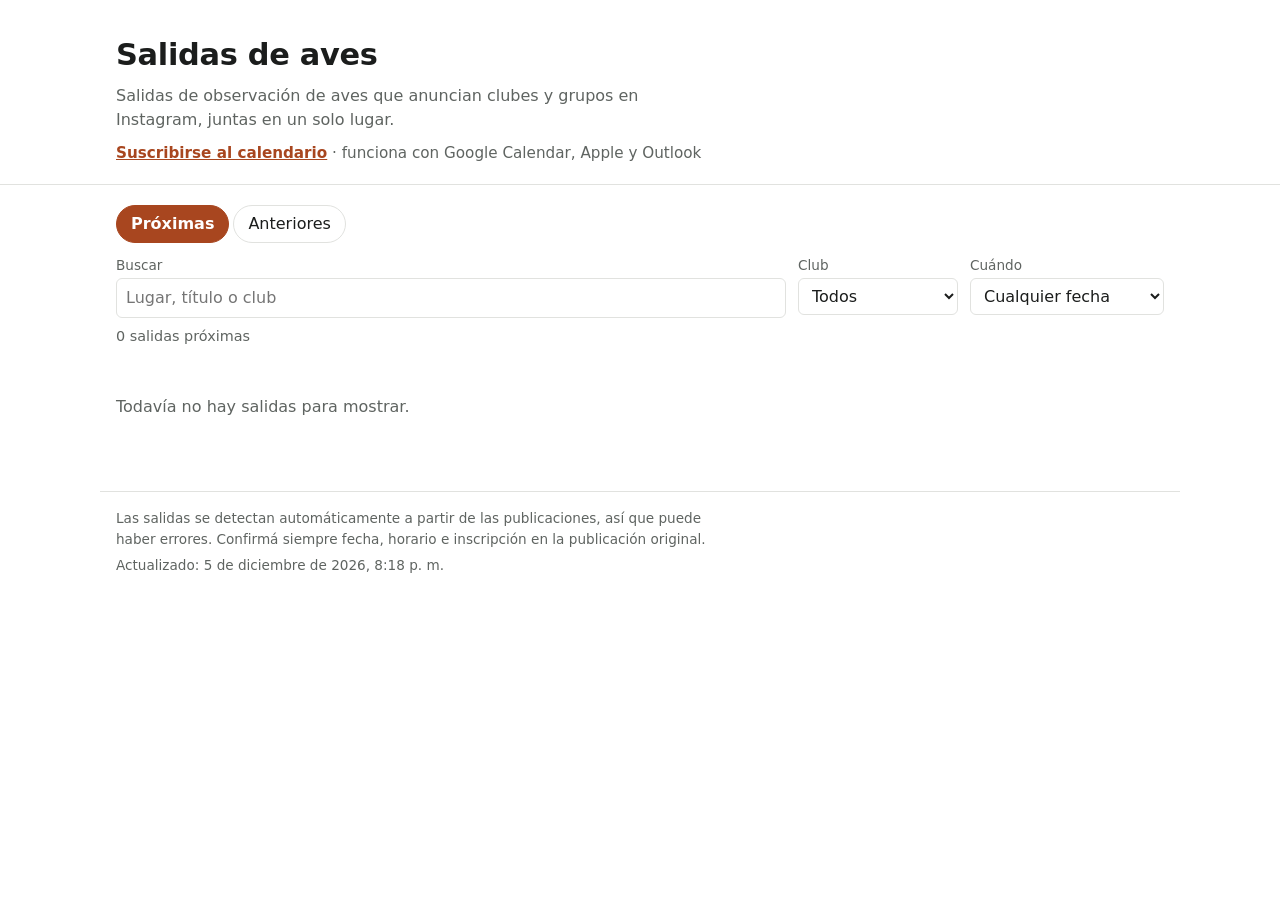
==== index.html @ 1387eeb0 "feat: static page for upcoming and past birdwatching outings" ====
<!doctype html>
<html lang="es">
<head>
  <meta charset="utf-8">
  <meta name="viewport" content="width=device-width, initial-scale=1">
  <title>Salidas de aves</title>
  <meta name="description" content="Próximas salidas de observación de aves anunciadas por clubes y grupos en Instagram.">
  <link rel="stylesheet" href="style.css">
  <link rel="alternate" type="text/calendar" title="Salidas de aves" href="data/salidas.ics">
</head>
<body>
  <header class="top">
    <div class="wrap">
      <h1>Salidas de aves</h1>
      <p class="lede">Salidas de observación de aves que anuncian clubes y grupos en Instagram, juntas en un solo lugar.</p>
      <p class="subscribe">
        <a id="subscribe" href="data/salidas.ics">Suscribirse al calendario</a>
        <span class="muted">· funciona con Google Calendar, Apple y Outlook</span>
      </p>
    </div>
  </header>

  <main class="wrap">
    <nav class="tabs" aria-label="Vista">
      <button type="button" class="tab" data-view="upcoming" aria-pressed="true">Próximas</button>
      <button type="button" class="tab" data-view="past" aria-pressed="false">Anteriores</button>
    </nav>

    <form class="filters" role="search" onsubmit="return false">
      <label class="field grow">
        <span>Buscar</span>
        <input id="q" type="search" placeholder="Lugar, título o club" autocomplete="off">
      </label>
      <label class="field">
        <span>Club</span>
        <select id="club"><option value="">Todos</option></select>
      </label>
      <label class="field" id="when-field">
        <span>Cuándo</span>
        <select id="when">
          <option value="">Cualquier fecha</option>
          <option value="weekend">Este fin de semana</option>
          <option value="7">Próximos 7 días</option>
          <option value="30">Próximos 30 días</option>
        </select>
      </label>
    </form>

    <p id="count" class="muted" aria-live="polite"></p>
    <div id="list"></div>
  </main>

  <footer class="wrap foot">
    <p>Las salidas se detectan automáticamente a partir de las publicaciones, así que puede haber errores. Confirmá siempre fecha, horario e inscripción en la publicación original.</p>
    <p id="updated" class="muted"></p>
  </footer>

  <template id="card">
    <article class="card">
      <a class="thumb" target="_blank" rel="noopener"><img alt="" loading="lazy" decoding="async"></a>
      <div class="body">
        <p class="when"></p>
        <h3 class="title"></h3>
        <p class="where"></p>
        <p class="details"></p>
        <p class="source"><a class="account" target="_blank" rel="noopener"></a> · <a class="post" target="_blank" rel="noopener">Ver publicación</a></p>
        <details class="caption"><summary>Texto de la publicación</summary><p></p></details>
      </div>
    </article>
  </template>

  <script src="app.js"></script>
</body>
</html>
---- style.css ----
:root {
  --bg: #ffffff;
  --surface: #f4f4f2;
  --text: #1b1d1c;
  --muted: #5f6461;
  --line: #e1e2df;
  --accent: #a8461f; /* rufous, like a hornero */
  --accent-text: #ffffff;
  color-scheme: light dark;
}

@media (prefers-color-scheme: dark) {
  :root {
    --bg: #141615;
    --surface: #1d201f;
    --text: #e8eae7;
    --muted: #9da29f;
    --line: #2d312f;
    --accent: #e0835a;
    --accent-text: #141615;
  }
}

* { box-sizing: border-box; }

body {
  margin: 0;
  background: var(--bg);
  color: var(--text);
  font: 16px/1.5 system-ui, -apple-system, "Segoe UI", Roboto, sans-serif;
}

a { color: var(--accent); }
.muted { color: var(--muted); }

.wrap { max-width: 1080px; margin: 0 auto; padding: 0 16px; }

.top { border-bottom: 1px solid var(--line); padding: 32px 0 20px; }
h1 { margin: 0 0 6px; font-size: 1.9rem; letter-spacing: -0.01em; }
.lede { margin: 0 0 10px; max-width: 60ch; color: var(--muted); }
.subscribe { margin: 0; font-size: 0.95rem; }
.subscribe a { font-weight: 600; }

.tabs { display: flex; gap: 4px; margin: 20px 0 12px; }
.tab {
  font: inherit;
  padding: 6px 14px;
  border: 1px solid var(--line);
  border-radius: 999px;
  background: none;
  color: var(--text);
  cursor: pointer;
}
.tab[aria-pressed="true"] { background: var(--accent); border-color: var(--accent); color: var(--accent-text); font-weight: 600; }

.filters { display: flex; flex-wrap: wrap; gap: 12px; margin-bottom: 8px; }
.field { display: flex; flex-direction: column; gap: 2px; font-size: 0.85rem; color: var(--muted); min-width: 160px; }
.field.grow { flex: 1 1 240px; }
.field[hidden] { display: none; }
input, select {
  font: inherit;
  font-size: 1rem;
  color: var(--text);
  background: var(--bg);
  border: 1px solid var(--line);
  border-radius: 6px;
  padding: 7px 9px;
}
input:focus-visible, select:focus-visible, .tab:focus-visible, a:focus-visible { outline: 2px solid var(--accent); outline-offset: 2px; }

#count { margin: 8px 0 0; font-size: 0.9rem; }

section h2 { font-size: 1.05rem; margin: 28px 0 12px; padding-bottom: 6px; border-bottom: 1px solid var(--line); }
section h2::first-letter { text-transform: uppercase; }

.grid { display: grid; grid-template-columns: repeat(auto-fill, minmax(300px, 1fr)); gap: 16px; }

.card {
  display: flex;
  flex-direction: column;
  background: var(--surface);
  border-radius: 8px;
  overflow: hidden;
}
.thumb { display: block; aspect-ratio: 4 / 3; background: var(--line); }
.thumb img { width: 100%; height: 100%; object-fit: cover; display: block; }
.body { padding: 12px 14px 14px; display: flex; flex-direction: column; gap: 4px; }
.body p { margin: 0; }
.when { font-weight: 700; color: var(--accent); font-size: 0.95rem; }
.when::first-letter { text-transform: uppercase; }
.title { margin: 0; font-size: 1.05rem; line-height: 1.3; }
.where::before { content: "📍 "; }
.details { color: var(--muted); font-size: 0.95rem; }
.source { font-size: 0.9rem; margin-top: 4px !important; }
.caption { font-size: 0.9rem; color: var(--muted); }
.caption summary { cursor: pointer; }
.caption p { white-space: pre-line; margin-top: 6px !important; }

.empty { padding: 32px 0; color: var(--muted); }

.foot { border-top: 1px solid var(--line); margin-top: 40px; padding-top: 16px; padding-bottom: 32px; font-size: 0.85rem; color: var(--muted); }
.foot p { margin: 0 0 6px; max-width: 70ch; }

@media (max-width: 520px) {
  .grid { grid-template-columns: 1fr; }
  .field { min-width: 0; flex: 1 1 140px; }
}
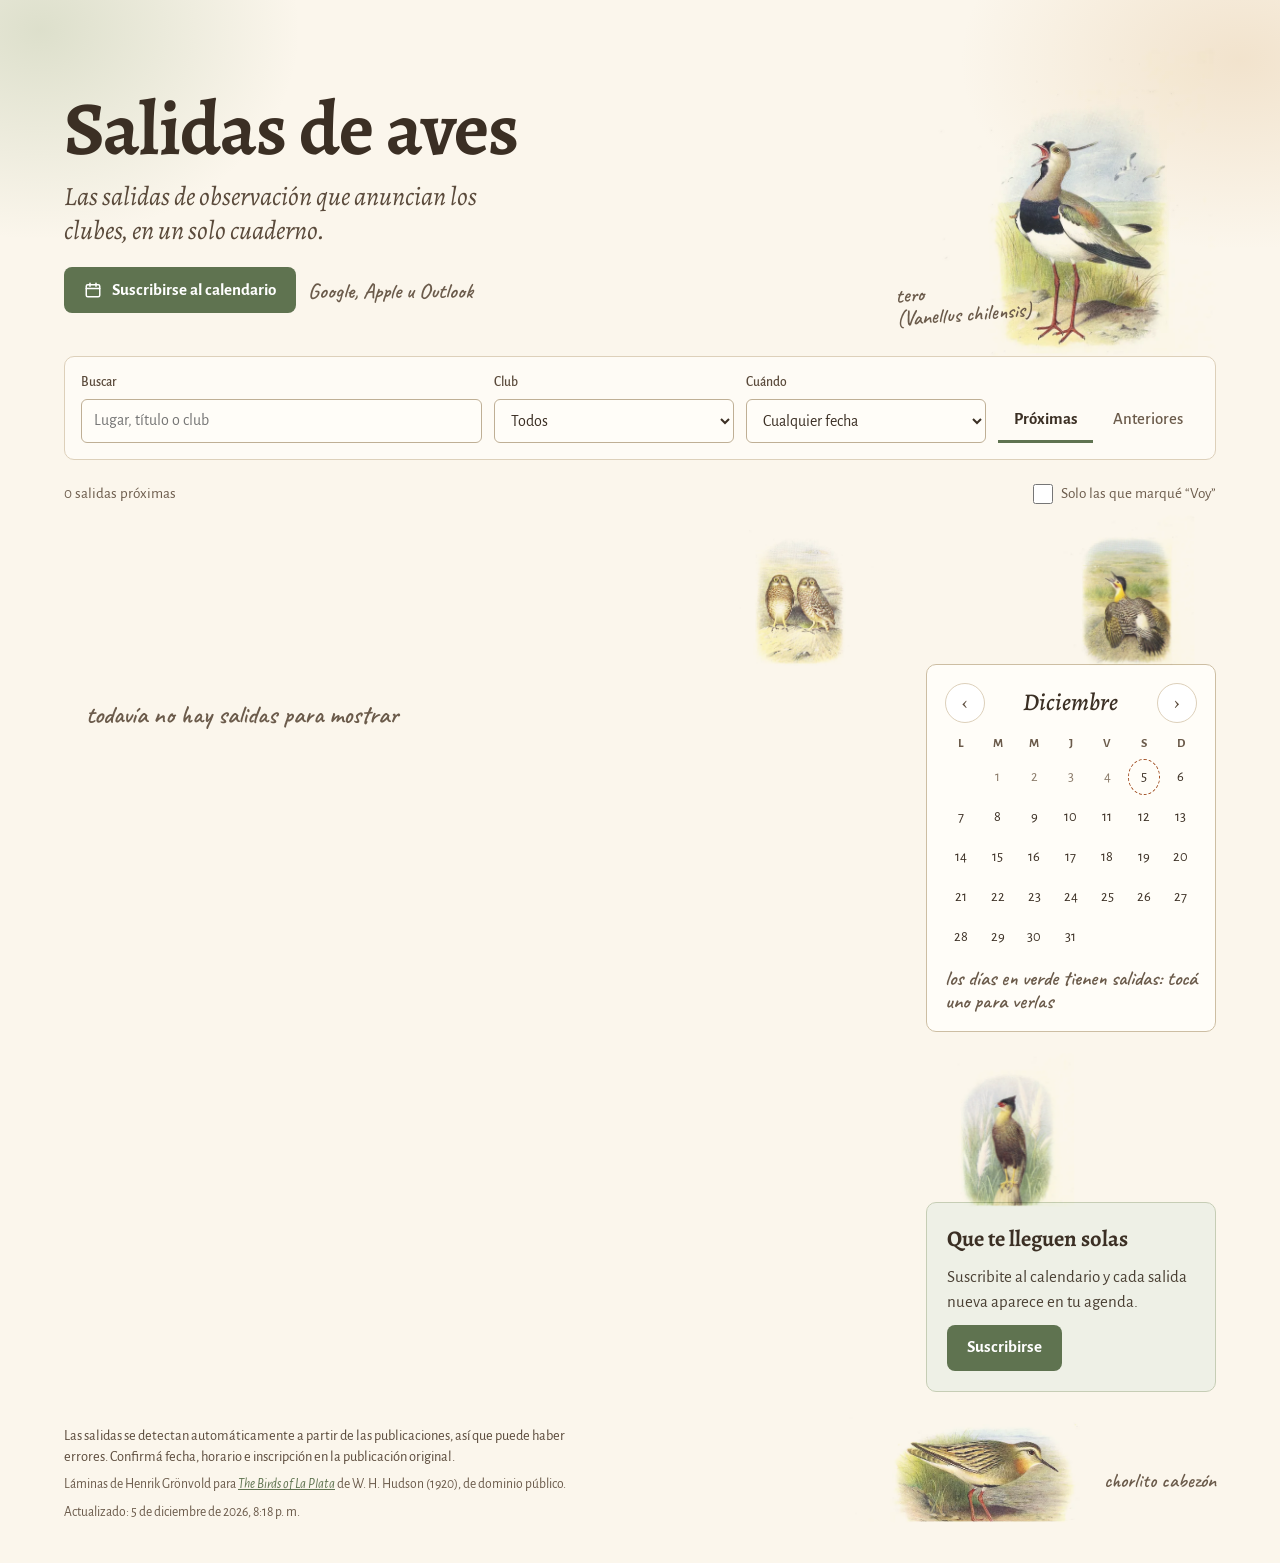
==== commit 5e2648eb: "feat: field-notebook redesign with Grönvold plates Day pages, Voy marks, per-outing .ics, month cale" ====
--- a/index.html
+++ b/index.html
@@ -4,29 +4,35 @@
   <meta charset="utf-8">
   <meta name="viewport" content="width=device-width, initial-scale=1">
   <title>Salidas de aves</title>
-  <meta name="description" content="Próximas salidas de observación de aves anunciadas por clubes y grupos en Instagram.">
+  <meta name="description" content="Las salidas de observación de aves que anuncian clubes y grupos en Instagram, en un solo cuaderno.">
+  <meta name="theme-color" content="#FBF6EC">
+  <link rel="preconnect" href="https://fonts.googleapis.com">
+  <link rel="preconnect" href="https://fonts.gstatic.com" crossorigin>
+  <link rel="stylesheet" href="https://fonts.googleapis.com/css2?family=Alegreya:ital,wght@0,500;0,700;1,500&family=Alegreya+Sans:wght@400;500;700&family=Caveat:wght@600&display=swap">
   <link rel="stylesheet" href="style.css">
   <link rel="alternate" type="text/calendar" title="Salidas de aves" href="data/salidas.ics">
 </head>
 <body>
-  <header class="top">
-    <div class="wrap">
+  <header class="top wrap">
+    <div class="intro">
       <h1>Salidas de aves</h1>
-      <p class="lede">Salidas de observación de aves que anuncian clubes y grupos en Instagram, juntas en un solo lugar.</p>
-      <p class="subscribe">
-        <a id="subscribe" href="data/salidas.ics">Suscribirse al calendario</a>
-        <span class="muted">· funciona con Google Calendar, Apple y Outlook</span>
+      <p class="lede">Las salidas de observación que anuncian los clubes, en un solo cuaderno.</p>
+      <p class="cta">
+        <a class="btn subscribe" href="data/salidas.ics">
+          <svg width="18" height="18" viewBox="0 0 24 24" aria-hidden="true" fill="none" stroke="currentColor" stroke-width="2" stroke-linecap="round" stroke-linejoin="round"><rect x="3" y="5" width="18" height="16" rx="2"/><path d="M3 10H21M8 3V7M16 3V7"/></svg>
+          Suscribirse al calendario
+        </a>
+        <span class="hand">Google, Apple u Outlook</span>
       </p>
     </div>
+    <figure class="plate hero">
+      <img class="bird" src="images/birds/tero.webp" width="582" height="640" alt="Lámina de un tero, por Henrik Grönvold (1920)">
+      <figcaption class="hand">tero<br>(Vanellus chilensis)</figcaption>
+    </figure>
   </header>
 
   <main class="wrap">
-    <nav class="tabs" aria-label="Vista">
-      <button type="button" class="tab" data-view="upcoming" aria-pressed="true">Próximas</button>
-      <button type="button" class="tab" data-view="past" aria-pressed="false">Anteriores</button>
-    </nav>
-
-    <form class="filters" role="search" onsubmit="return false">
+    <form class="toolbar" role="search" onsubmit="return false">
       <label class="field grow">
         <span>Buscar</span>
         <input id="q" type="search" placeholder="Lugar, título o club" autocomplete="off">
@@ -44,29 +50,91 @@
           <option value="30">Próximos 30 días</option>
         </select>
       </label>
+      <div class="tabs" role="group" aria-label="Vista">
+        <button type="button" class="tab" data-view="upcoming" aria-pressed="true">Próximas</button>
+        <button type="button" class="tab" data-view="past" aria-pressed="false">Anteriores</button>
+      </div>
     </form>
 
-    <p id="count" class="muted" aria-live="polite"></p>
-    <div id="list"></div>
+    <div class="status">
+      <p id="count" aria-live="polite"></p>
+      <label class="mine"><input id="mine" type="checkbox"> Solo las que marqué “Voy”</label>
+    </div>
+
+    <div class="layout">
+      <div class="pages perched">
+        <img class="bird perch" src="images/birds/lechucita-vizcachera.webp" width="586" height="640" alt="Lámina de dos lechucitas vizcacheras, por Henrik Grönvold (1920)">
+        <div id="list"></div>
+      </div>
+
+      <aside class="side">
+        <section class="panel perched" aria-labelledby="cal-title">
+          <img class="bird perch" src="images/birds/carpintero-campestre.webp" width="592" height="640" alt="Lámina de un carpintero campestre, por Henrik Grönvold (1920)">
+          <div class="cal-head">
+            <button type="button" class="cal-nav" id="prev-month" aria-label="Mes anterior">‹</button>
+            <h2 id="cal-title"></h2>
+            <button type="button" class="cal-nav" id="next-month" aria-label="Mes siguiente">›</button>
+          </div>
+          <div class="cal-grid cal-names" aria-hidden="true"><span>L</span><span>M</span><span>M</span><span>J</span><span>V</span><span>S</span><span>D</span></div>
+          <div class="cal-grid" id="cal-days"></div>
+          <p class="hand legend">los días en verde tienen salidas: tocá uno para verlas</p>
+        </section>
+
+        <section class="panel invite perched">
+          <img class="bird perch left" src="images/birds/carancho.webp" width="581" height="640" alt="Lámina de un carancho, por Henrik Grönvold (1920)">
+          <h2>Que te lleguen solas</h2>
+          <p>Suscribite al calendario y cada salida nueva aparece en tu agenda.</p>
+          <a class="btn subscribe" href="data/salidas.ics">Suscribirse</a>
+        </section>
+      </aside>
+    </div>
   </main>
 
   <footer class="wrap foot">
-    <p>Las salidas se detectan automáticamente a partir de las publicaciones, así que puede haber errores. Confirmá siempre fecha, horario e inscripción en la publicación original.</p>
-    <p id="updated" class="muted"></p>
+    <div>
+      <p>Las salidas se detectan automáticamente a partir de las publicaciones, así que puede haber errores. Confirmá fecha, horario e inscripción en la publicación original.</p>
+      <p class="credit">Láminas de Henrik Grönvold para <a href="https://archive.org/details/birdsoflaplata02huds"><em>The Birds of La Plata</em></a> de W. H. Hudson (1920), de dominio público.</p>
+      <p id="updated"></p>
+    </div>
+    <figure class="plate">
+      <img class="bird" src="images/birds/chorlito-cabezon.webp" width="640" height="323" alt="Lámina de un chorlito cabezón, por Henrik Grönvold (1920)" loading="lazy">
+      <figcaption class="hand">chorlito cabezón</figcaption>
+    </figure>
   </footer>
 
-  <template id="card">
-    <article class="card">
-      <a class="thumb" target="_blank" rel="noopener"><img alt="" loading="lazy" decoding="async"></a>
-      <div class="body">
-        <p class="when"></p>
+  <dialog id="viewer" aria-label="Flyer">
+    <img alt="">
+    <p class="viewer-links"><a class="post" target="_blank" rel="noopener">Ver publicación</a><button type="button" class="close">Cerrar</button></p>
+  </dialog>
+
+  <template id="day">
+    <section class="page">
+      <header class="page-head"><h2></h2><p class="hand rel"></p><p class="n"></p></header>
+      <ul class="rows"></ul>
+    </section>
+  </template>
+
+  <template id="row">
+    <li class="row">
+      <div class="when">
+        <p class="time"></p>
+        <label class="going"><input type="checkbox"> Voy</label>
+      </div>
+      <div class="info">
         <h3 class="title"></h3>
         <p class="where"></p>
-        <p class="details"></p>
-        <p class="source"><a class="account" target="_blank" rel="noopener"></a> · <a class="post" target="_blank" rel="noopener">Ver publicación</a></p>
+        <p class="note hand"></p>
+        <p class="also"></p>
+        <p class="links">
+          <a class="account" target="_blank" rel="noopener"></a>
+          <a class="maps" target="_blank" rel="noopener">Cómo llegar</a>
+          <a class="ics" download="salida.ics">Agendar</a>
+          <a class="post" target="_blank" rel="noopener">Ver publicación</a>
+        </p>
         <details class="caption"><summary>Texto de la publicación</summary><p></p></details>
       </div>
-    </article>
+      <button type="button" class="flyer"><img alt="" loading="lazy" decoding="async"></button>
+    </li>
   </template>
 
   <script src="app.js"></script>
--- a/style.css
+++ b/style.css
@@ -1,107 +1,247 @@
+/* Field notebook: warm paper, Grönvold's plates, ink and sage, rufous handwritten notes */
 :root {
-  --bg: #ffffff;
-  --surface: #f4f4f2;
-  --text: #1b1d1c;
-  --muted: #5f6461;
-  --line: #e1e2df;
-  --accent: #a8461f; /* rufous, like a hornero */
-  --accent-text: #ffffff;
-  color-scheme: light dark;
-}
-
-@media (prefers-color-scheme: dark) {
-  :root {
-    --bg: #141615;
-    --surface: #1d201f;
-    --text: #e8eae7;
-    --muted: #9da29f;
-    --line: #2d312f;
-    --accent: #e0835a;
-    --accent-text: #141615;
-  }
+  --paper: #FBF6EC;
+  --sheet: #FFFDF8;
+  --ink: #3B2F24;
+  --ink-2: #5A4A3B;
+  --ink-3: #6B5B4B;
+  --faint: #8A7A69;
+  --rule: #DDD0BA;
+  --rule-2: #CDBEA3;
+  --dash: #D6C8AF;
+  --field: #BFAF95;
+  --sage: #5F7350;
+  --sage-dark: #3F5134;
+  --sage-wash: #EEF0E6;
+  --sage-rule: #C6CDB5;
+  --rufous: #A04E23;
+  --serif: 'Alegreya', Georgia, serif;
+  --sans: 'Alegreya Sans', system-ui, sans-serif;
+  --hand: 'Caveat', 'Segoe Print', cursive;
+  --perch: 150px;
+  color-scheme: light;
 }
 
 * { box-sizing: border-box; }
 
 body {
   margin: 0;
-  background: var(--bg);
-  color: var(--text);
-  font: 16px/1.5 system-ui, -apple-system, "Segoe UI", Roboto, sans-serif;
-}
-
-a { color: var(--accent); }
-.muted { color: var(--muted); }
-
-.wrap { max-width: 1080px; margin: 0 auto; padding: 0 16px; }
-
-.top { border-bottom: 1px solid var(--line); padding: 32px 0 20px; }
-h1 { margin: 0 0 6px; font-size: 1.9rem; letter-spacing: -0.01em; }
-.lede { margin: 0 0 10px; max-width: 60ch; color: var(--muted); }
-.subscribe { margin: 0; font-size: 0.95rem; }
-.subscribe a { font-weight: 600; }
-
-.tabs { display: flex; gap: 4px; margin: 20px 0 12px; }
+  overflow-x: hidden;
+  background:
+    radial-gradient(260px 210px at 40px 30px, rgba(143, 165, 120, 0.28), transparent),
+    radial-gradient(280px 190px at calc(100% - 40px) 60px, rgba(214, 170, 112, 0.25), transparent)
+    var(--paper);
+  background-repeat: no-repeat;
+  background-color: var(--paper);
+  color: var(--ink);
+  font: 17px/1.45 var(--sans);
+}
+
+a { color: var(--sage); }
+a:hover { color: var(--sage-dark); }
+:focus-visible { outline: 2px solid var(--rufous); outline-offset: 2px; }
+h1, h2, h3 { font-family: var(--serif); }
+p { margin: 0; }
+
+.hand { font-family: var(--hand); font-weight: 600; }
+.wrap { max-width: 1200px; margin: 0 auto; padding: 0 24px; }
+
+/* Plates are scanned on white paper: multiply drops the white into the page */
+.bird { display: block; height: auto; mix-blend-mode: multiply; }
+.plate { margin: 0; position: relative; }
+
+.btn {
+  min-height: 46px;
+  display: inline-flex;
+  align-items: center;
+  gap: 10px;
+  padding: 0 20px;
+  border-radius: 8px;
+  background: var(--sage);
+  color: #FFFFFF;
+  font-weight: 700;
+  text-decoration: none;
+}
+.btn:hover { background: var(--sage-dark); color: #FFFFFF; }
+
+/* Header */
+.top { display: flex; gap: 24px; align-items: center; justify-content: space-between; padding-top: 48px; }
+.intro { flex: 1 1 auto; min-width: 0; display: flex; flex-direction: column; gap: 12px; }
+h1 { margin: 0; font-size: clamp(2.6rem, 8vw, 4.75rem); line-height: 1; font-weight: 700; letter-spacing: -0.01em; }
+.lede { max-width: 34ch; font-family: var(--serif); font-style: italic; font-size: clamp(1.2rem, 3vw, 1.65rem); line-height: 1.3; color: var(--ink-2); }
+.cta { display: flex; flex-wrap: wrap; gap: 12px; align-items: center; margin-top: 8px; }
+.cta .hand { font-size: 1.35rem; color: var(--ink-3); }
+.hero { flex: 0 0 280px; }
+.hero img { width: 280px; }
+.hero figcaption { position: absolute; left: -40px; bottom: 30px; font-size: 1.3rem; line-height: 1.1; color: var(--ink-3); transform: rotate(-4deg); }
+
+/* Filters */
+main { padding-top: 24px; padding-bottom: 40px; }
+.toolbar {
+  display: flex;
+  flex-wrap: wrap;
+  gap: 12px;
+  align-items: flex-end;
+  padding: 16px;
+  border: 1px solid var(--rule);
+  border-radius: 10px;
+  background: rgba(255, 253, 248, 0.8);
+}
+.field { flex: 1 1 180px; display: flex; flex-direction: column; gap: 6px; font-size: 0.85rem; font-weight: 500; color: var(--ink-2); }
+.field.grow { flex: 2 1 280px; }
+.field[hidden] { display: none; }
+input[type="search"], select {
+  min-height: 44px;
+  padding: 0 12px;
+  border: 1px solid var(--field);
+  border-radius: 6px;
+  background: var(--sheet);
+  font: 1rem var(--sans);
+  color: var(--ink);
+}
+.tabs { display: flex; gap: 4px; margin-left: auto; }
 .tab {
-  font: inherit;
-  padding: 6px 14px;
-  border: 1px solid var(--line);
-  border-radius: 999px;
-  background: none;
-  color: var(--text);
+  min-height: 44px;
+  padding: 0 16px;
+  border: 0;
+  border-bottom: 3px solid transparent;
+  background: transparent;
+  color: var(--ink-3);
+  font: 500 1.05rem var(--sans);
   cursor: pointer;
 }
-.tab[aria-pressed="true"] { background: var(--accent); border-color: var(--accent); color: var(--accent-text); font-weight: 600; }
-
-.filters { display: flex; flex-wrap: wrap; gap: 12px; margin-bottom: 8px; }
-.field { display: flex; flex-direction: column; gap: 2px; font-size: 0.85rem; color: var(--muted); min-width: 160px; }
-.field.grow { flex: 1 1 240px; }
-.field[hidden] { display: none; }
-input, select {
-  font: inherit;
-  font-size: 1rem;
-  color: var(--text);
-  background: var(--bg);
-  border: 1px solid var(--line);
-  border-radius: 6px;
-  padding: 7px 9px;
-}
-input:focus-visible, select:focus-visible, .tab:focus-visible, a:focus-visible { outline: 2px solid var(--accent); outline-offset: 2px; }
-
-#count { margin: 8px 0 0; font-size: 0.9rem; }
-
-section h2 { font-size: 1.05rem; margin: 28px 0 12px; padding-bottom: 6px; border-bottom: 1px solid var(--line); }
-section h2::first-letter { text-transform: uppercase; }
-
-.grid { display: grid; grid-template-columns: repeat(auto-fill, minmax(300px, 1fr)); gap: 16px; }
-
-.card {
-  display: flex;
-  flex-direction: column;
-  background: var(--surface);
-  border-radius: 8px;
-  overflow: hidden;
-}
-.thumb { display: block; aspect-ratio: 4 / 3; background: var(--line); }
-.thumb img { width: 100%; height: 100%; object-fit: cover; display: block; }
-.body { padding: 12px 14px 14px; display: flex; flex-direction: column; gap: 4px; }
-.body p { margin: 0; }
-.when { font-weight: 700; color: var(--accent); font-size: 0.95rem; }
-.when::first-letter { text-transform: uppercase; }
-.title { margin: 0; font-size: 1.05rem; line-height: 1.3; }
-.where::before { content: "📍 "; }
-.details { color: var(--muted); font-size: 0.95rem; }
-.source { font-size: 0.9rem; margin-top: 4px !important; }
-.caption { font-size: 0.9rem; color: var(--muted); }
-.caption summary { cursor: pointer; }
-.caption p { white-space: pre-line; margin-top: 6px !important; }
-
-.empty { padding: 32px 0; color: var(--muted); }
-
-.foot { border-top: 1px solid var(--line); margin-top: 40px; padding-top: 16px; padding-bottom: 32px; font-size: 0.85rem; color: var(--muted); }
-.foot p { margin: 0 0 6px; max-width: 70ch; }
-
-@media (max-width: 520px) {
-  .grid { grid-template-columns: 1fr; }
-  .field { min-width: 0; flex: 1 1 140px; }
-}
+.tab[aria-pressed="true"] { border-bottom-color: var(--sage); color: var(--ink); font-weight: 700; }
+
+input[type="checkbox"] { width: 20px; height: 20px; margin: 0; accent-color: var(--sage); }
+
+.status { display: flex; flex-wrap: wrap; gap: 8px 24px; align-items: center; justify-content: space-between; margin-top: 14px; font-size: 0.95rem; color: var(--ink-3); }
+.mine { display: flex; align-items: center; gap: 8px; min-height: 40px; cursor: pointer; }
+.link { padding: 0; border: 0; background: none; font: inherit; color: var(--sage); text-decoration: underline; cursor: pointer; }
+
+/* Pages and sidebar; birds perch above the panels on wide screens */
+.layout { display: flex; flex-wrap: wrap; gap: 32px; align-items: flex-start; }
+.pages { flex: 999 1 620px; min-width: 0; position: relative; display: flex; flex-direction: column; gap: 28px; }
+.side { flex: 1 1 290px; min-width: 0; display: flex; flex-direction: column; gap: 20px; }
+.perched { position: relative; margin-top: var(--perch); }
+.perch { position: absolute; top: calc(-1 * var(--perch)); right: 20px; width: 140px; }
+.perch.left { right: auto; left: 8px; }
+
+.page { background: var(--sheet); border: 1px solid var(--rule-2); border-radius: 10px; box-shadow: 0 1px 0 #E8DDC9; }
+.page-head { display: flex; flex-wrap: wrap; align-items: baseline; gap: 4px 16px; padding: 18px 22px 14px; border-bottom: 1px solid var(--rule); }
+.page-head h2 { margin: 0; font-style: italic; font-size: clamp(1.5rem, 4vw, 2rem); font-weight: 500; }
+.page-head .rel { font-size: 1.5rem; line-height: 1; color: var(--rufous); transform: rotate(-3deg); }
+.page-head .n { margin-left: auto; color: var(--ink-3); }
+
+.rows { list-style: none; margin: 0; padding: 0; }
+.row {
+  display: grid;
+  grid-template-columns: 86px minmax(0, 1fr) auto;
+  grid-template-areas: "when info flyer";
+  gap: 14px 22px;
+  align-items: start;
+  padding: 20px 22px;
+  border-bottom: 1px dashed var(--dash);
+}
+.row:last-child { border-bottom: 0; }
+.row.is-going { background: linear-gradient(90deg, rgba(95, 115, 80, 0.09), transparent 60%); }
+
+.when { grid-area: when; display: flex; flex-direction: column; gap: 6px; }
+.time { font-family: var(--serif); font-size: 1.75rem; line-height: 1; font-weight: 700; font-variant-numeric: tabular-nums; }
+.time.unknown { font-family: var(--hand); font-size: 1.3rem; font-weight: 600; color: var(--faint); }
+.going { display: flex; align-items: center; gap: 8px; min-height: 40px; font-size: 0.95rem; font-weight: 500; color: var(--ink-2); cursor: pointer; }
+
+.info { grid-area: info; min-width: 0; display: flex; flex-direction: column; gap: 5px; overflow-wrap: anywhere; }
+.title { margin: 0; font-size: 1.4rem; line-height: 1.2; font-weight: 700; }
+.where { color: var(--ink-2); }
+.note { margin-top: 2px; font-size: 1.45rem; line-height: 1.1; color: var(--rufous); }
+.also { font-size: 0.95rem; color: var(--ink-3); }
+.links { display: flex; flex-wrap: wrap; gap: 4px 18px; margin-top: 6px; }
+.links a { min-height: 32px; display: inline-flex; align-items: center; }
+.account { font-weight: 700; }
+.caption { font-size: 0.95rem; color: var(--ink-3); }
+.caption summary { cursor: pointer; min-height: 32px; display: flex; align-items: center; }
+.caption p { white-space: pre-line; margin-top: 6px; }
+
+.flyer {
+  grid-area: flyer;
+  display: block;
+  padding: 6px;
+  border: 1px solid var(--dash);
+  background: #FFFFFF;
+  box-shadow: 0 2px 6px rgba(59, 47, 36, 0.12);
+  transform: rotate(var(--tilt, 0deg));
+  cursor: zoom-in;
+  transition: transform 0.15s ease;
+}
+.flyer:hover { transform: rotate(0deg) scale(1.03); }
+.flyer img { display: block; width: 104px; height: 130px; object-fit: contain; background: #F3EDE2; }
+
+.empty { padding: 32px 22px; font-size: 1.6rem; color: var(--ink-3); }
+
+/* Sidebar panels */
+.panel { background: var(--sheet); border: 1px solid var(--rule-2); border-radius: 10px; padding: 18px; }
+.panel h2 { margin: 0; }
+.cal-head { display: flex; align-items: center; justify-content: space-between; margin-bottom: 12px; }
+.cal-head h2 { font-style: italic; font-size: 1.5rem; font-weight: 500; }
+.cal-nav { width: 40px; height: 40px; border: 1px solid var(--rule); border-radius: 50%; background: #FFFFFF; color: var(--ink-2); font: 1.3rem/1 var(--serif); cursor: pointer; }
+.cal-grid { display: grid; grid-template-columns: repeat(7, minmax(0, 1fr)); gap: 4px; text-align: center; }
+.cal-names { font-size: 0.8rem; font-weight: 700; color: var(--ink-3); }
+#cal-days { margin-top: 6px; }
+#cal-days > * { display: flex; align-items: center; justify-content: center; height: 36px; border-radius: 50%; font-size: 0.9rem; }
+#cal-days .past { color: var(--faint); }
+#cal-days .today { border: 1.5px dashed var(--rufous); }
+#cal-days .outing { border: 0; background: var(--sage); color: #FFFFFF; font: 700 0.9rem var(--sans); cursor: pointer; }
+#cal-days .outing.today { box-shadow: 0 0 0 2px var(--sheet), 0 0 0 3.5px var(--rufous); }
+#cal-days .outing[aria-pressed="true"] { background: var(--rufous); }
+.legend { margin-top: 12px; font-size: 1.3rem; line-height: 1.1; color: var(--ink-3); }
+
+.invite { background: var(--sage-wash); border-color: var(--sage-rule); padding: 20px; display: flex; flex-direction: column; gap: 10px; }
+.invite h2 { font-size: 1.4rem; font-weight: 700; }
+.invite p { color: #4A4034; }
+.invite .btn { align-self: flex-start; }
+
+/* Footer */
+.foot { display: flex; flex-wrap: wrap; gap: 16px 32px; align-items: flex-end; justify-content: space-between; padding-bottom: 40px; }
+.foot > div { display: flex; flex-direction: column; gap: 8px; max-width: 64ch; font-size: 0.9rem; color: var(--ink-2); }
+.foot .credit, #updated { color: var(--ink-3); font-size: 0.85rem; }
+.foot .plate { display: flex; align-items: flex-end; gap: 4px; }
+.foot .plate img { width: 260px; }
+.foot figcaption { font-size: 1.25rem; color: var(--ink-3); padding-bottom: 28px; }
+
+/* Flyer viewer */
+#viewer { max-width: min(92vw, 720px); padding: 12px; border: 1px solid var(--rule-2); border-radius: 10px; background: var(--sheet); color: var(--ink); }
+#viewer::backdrop { background: rgba(59, 47, 36, 0.55); }
+#viewer img { display: block; max-width: 100%; max-height: 78vh; margin: 0 auto; }
+.viewer-links { display: flex; justify-content: space-between; align-items: center; gap: 16px; margin-top: 10px; }
+.close { min-height: 40px; padding: 0 14px; border: 1px solid var(--field); border-radius: 6px; background: #FFFFFF; font: 500 1rem var(--sans); color: var(--ink); cursor: pointer; }
+
+/* Narrow screens: no perched birds, rows stack */
+@media (max-width: 899px) {
+  :root { --perch: 0px; }
+  .perch { display: none; }
+  .layout { gap: 24px; }
+}
+
+@media (max-width: 640px) {
+  .wrap { padding: 0 16px; }
+  .top { padding-top: 28px; gap: 12px; align-items: flex-start; }
+  .hero { flex: 0 0 96px; }
+  .hero img { width: 96px; }
+  .hero figcaption { display: none; }
+  .toolbar { padding: 12px; }
+  .tabs { margin-left: 0; width: 100%; }
+  .tab { flex: 1; }
+  .page-head { padding: 14px 16px 10px; }
+  .row {
+    grid-template-columns: minmax(0, 1fr) auto;
+    grid-template-areas: "when when" "info flyer";
+    gap: 8px 14px;
+    padding: 16px;
+  }
+  .when { flex-direction: row; align-items: center; gap: 18px; }
+  .title { font-size: 1.2rem; }
+  .flyer { padding: 4px; }
+  .flyer img { width: 76px; height: 95px; }
+  .foot .plate img { width: 180px; }
+  .foot figcaption { padding-bottom: 16px; }
+}
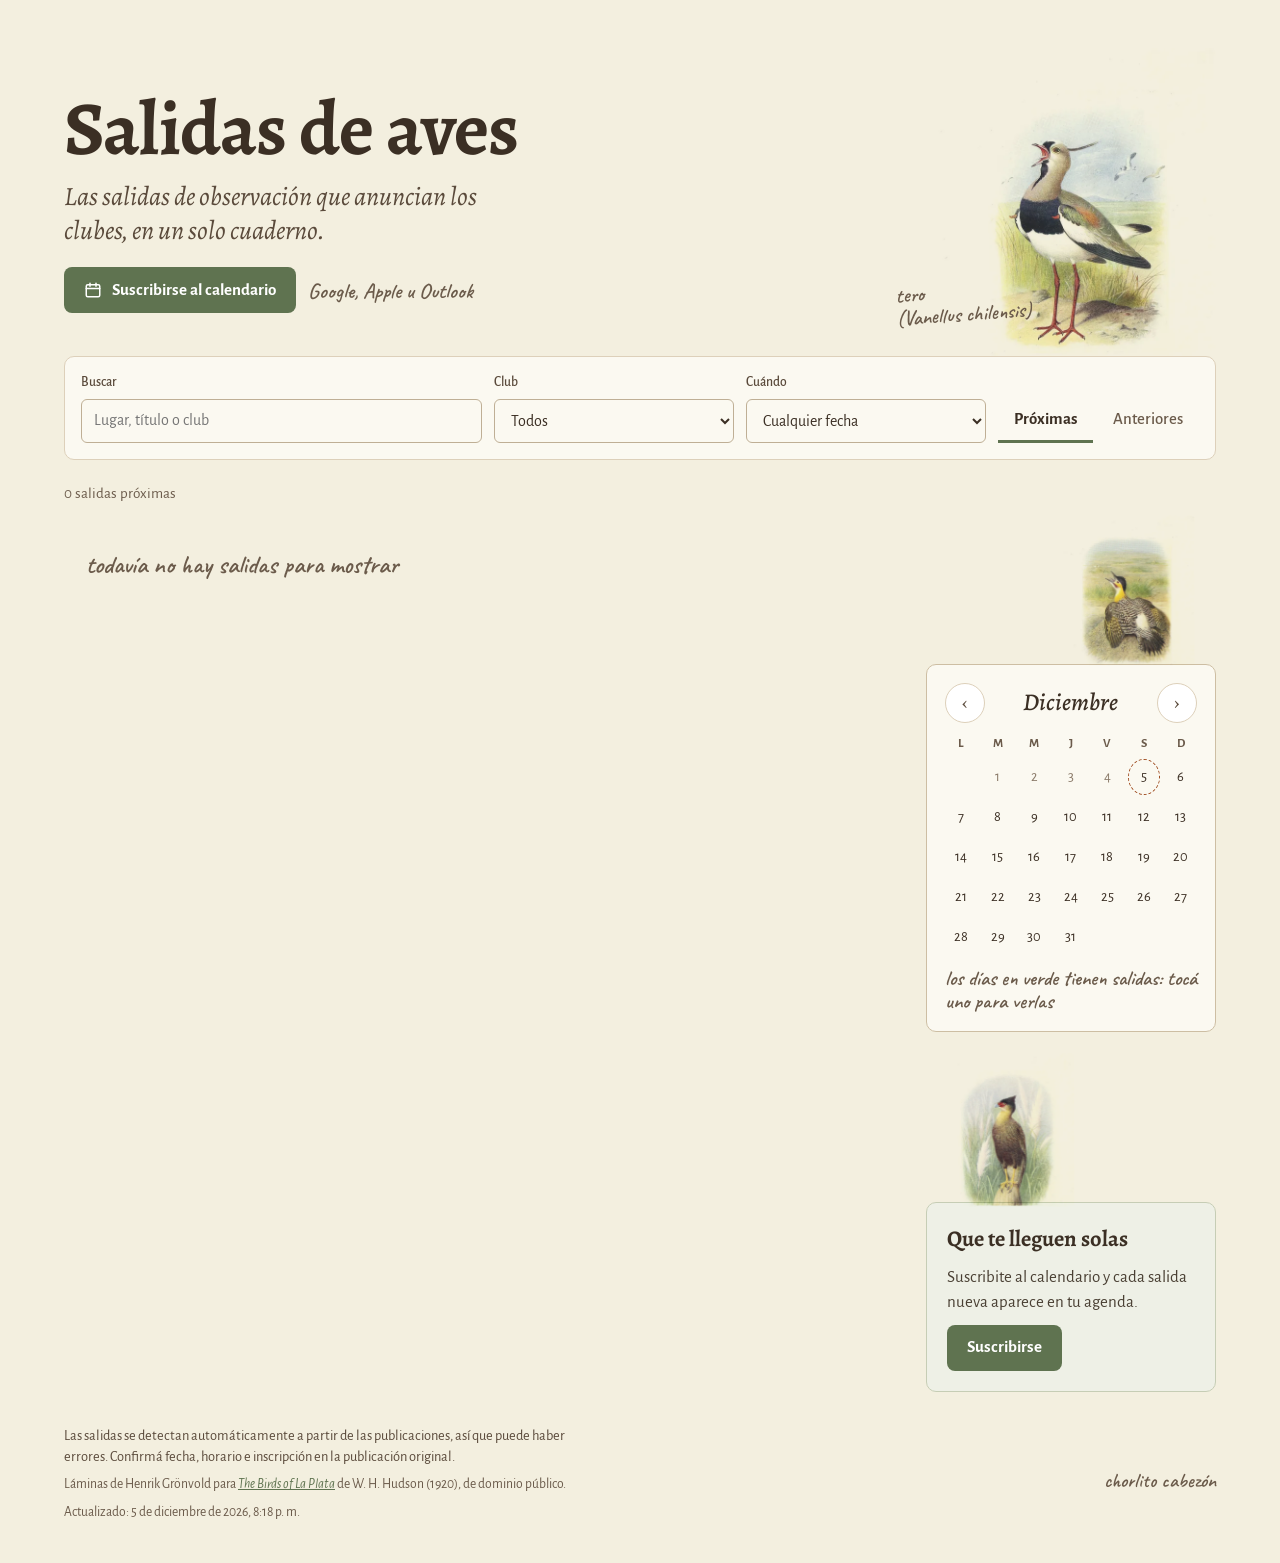
==== commit d8a8ae48: "fix: drop Voy marks, plainer notes, clearer caption button, flatter paper" ====
--- a/index.html
+++ b/index.html
@@ -5,7 +5,7 @@
   <meta name="viewport" content="width=device-width, initial-scale=1">
   <title>Salidas de aves</title>
   <meta name="description" content="Las salidas de observación de aves que anuncian clubes y grupos en Instagram, en un solo cuaderno.">
-  <meta name="theme-color" content="#FBF6EC">
+  <meta name="theme-color" content="#F3EFDF">
   <link rel="preconnect" href="https://fonts.googleapis.com">
   <link rel="preconnect" href="https://fonts.gstatic.com" crossorigin>
   <link rel="stylesheet" href="https://fonts.googleapis.com/css2?family=Alegreya:ital,wght@0,500;0,700;1,500&family=Alegreya+Sans:wght@400;500;700&family=Caveat:wght@600&display=swap">
@@ -58,12 +58,10 @@
 
     <div class="status">
       <p id="count" aria-live="polite"></p>
-      <label class="mine"><input id="mine" type="checkbox"> Solo las que marqué “Voy”</label>
     </div>
 
     <div class="layout">
-      <div class="pages perched">
-        <img class="bird perch" src="images/birds/lechucita-vizcachera.webp" width="586" height="640" alt="Lámina de dos lechucitas vizcacheras, por Henrik Grönvold (1920)">
+      <div class="pages">
         <div id="list"></div>
       </div>
 
@@ -104,7 +102,7 @@
 
   <dialog id="viewer" aria-label="Flyer">
     <img alt="">
-    <p class="viewer-links"><a class="post" target="_blank" rel="noopener">Ver publicación</a><button type="button" class="close">Cerrar</button></p>
+    <p class="viewer-links"><a class="post" target="_blank" rel="noopener">Ver publicación en Instagram</a><button type="button" class="close">Cerrar</button></p>
   </dialog>
 
   <template id="day">
@@ -118,20 +116,19 @@
     <li class="row">
       <div class="when">
         <p class="time"></p>
-        <label class="going"><input type="checkbox"> Voy</label>
       </div>
       <div class="info">
         <h3 class="title"></h3>
         <p class="where"></p>
-        <p class="note hand"></p>
+        <p class="note"></p>
         <p class="also"></p>
         <p class="links">
           <a class="account" target="_blank" rel="noopener"></a>
           <a class="maps" target="_blank" rel="noopener">Cómo llegar</a>
           <a class="ics" download="salida.ics">Agendar</a>
-          <a class="post" target="_blank" rel="noopener">Ver publicación</a>
+          <a class="post" target="_blank" rel="noopener">Ver publicación en Instagram</a>
         </p>
-        <details class="caption"><summary>Texto de la publicación</summary><p></p></details>
+        <details class="caption"><summary>Ver texto de la publicación</summary><p></p></details>
       </div>
       <button type="button" class="flyer"><img alt="" loading="lazy" decoding="async"></button>
     </li>
--- a/style.css
+++ b/style.css
@@ -1,7 +1,7 @@
 /* Field notebook: warm paper, Grönvold's plates, ink and sage, rufous handwritten notes */
 :root {
-  --paper: #FBF6EC;
-  --sheet: #FFFDF8;
+  --paper: #F3EFDF;
+  --sheet: #FBF9F1;
   --ink: #3B2F24;
   --ink-2: #5A4A3B;
   --ink-3: #6B5B4B;
@@ -27,12 +27,7 @@
 body {
   margin: 0;
   overflow-x: hidden;
-  background:
-    radial-gradient(260px 210px at 40px 30px, rgba(143, 165, 120, 0.28), transparent),
-    radial-gradient(280px 190px at calc(100% - 40px) 60px, rgba(214, 170, 112, 0.25), transparent)
-    var(--paper);
-  background-repeat: no-repeat;
-  background-color: var(--paper);
+  background: var(--paper);
   color: var(--ink);
   font: 17px/1.45 var(--sans);
 }
@@ -85,7 +80,7 @@
   padding: 16px;
   border: 1px solid var(--rule);
   border-radius: 10px;
-  background: rgba(255, 253, 248, 0.8);
+  background: var(--sheet);
 }
 .field { flex: 1 1 180px; display: flex; flex-direction: column; gap: 6px; font-size: 0.85rem; font-weight: 500; color: var(--ink-2); }
 .field.grow { flex: 2 1 280px; }
@@ -112,10 +107,7 @@
 }
 .tab[aria-pressed="true"] { border-bottom-color: var(--sage); color: var(--ink); font-weight: 700; }
 
-input[type="checkbox"] { width: 20px; height: 20px; margin: 0; accent-color: var(--sage); }
-
-.status { display: flex; flex-wrap: wrap; gap: 8px 24px; align-items: center; justify-content: space-between; margin-top: 14px; font-size: 0.95rem; color: var(--ink-3); }
-.mine { display: flex; align-items: center; gap: 8px; min-height: 40px; cursor: pointer; }
+.status { display: flex; align-items: center; min-height: 40px; margin-top: 14px; font-size: 0.95rem; color: var(--ink-3); }
 .link { padding: 0; border: 0; background: none; font: inherit; color: var(--sage); text-decoration: underline; cursor: pointer; }
 
 /* Pages and sidebar; birds perch above the panels on wide screens */
@@ -143,24 +135,39 @@
   border-bottom: 1px dashed var(--dash);
 }
 .row:last-child { border-bottom: 0; }
-.row.is-going { background: linear-gradient(90deg, rgba(95, 115, 80, 0.09), transparent 60%); }
 
 .when { grid-area: when; display: flex; flex-direction: column; gap: 6px; }
 .time { font-family: var(--serif); font-size: 1.75rem; line-height: 1; font-weight: 700; font-variant-numeric: tabular-nums; }
 .time.unknown { font-family: var(--hand); font-size: 1.3rem; font-weight: 600; color: var(--faint); }
-.going { display: flex; align-items: center; gap: 8px; min-height: 40px; font-size: 0.95rem; font-weight: 500; color: var(--ink-2); cursor: pointer; }
 
 .info { grid-area: info; min-width: 0; display: flex; flex-direction: column; gap: 5px; overflow-wrap: anywhere; }
 .title { margin: 0; font-size: 1.4rem; line-height: 1.2; font-weight: 700; }
 .where { color: var(--ink-2); }
-.note { margin-top: 2px; font-size: 1.45rem; line-height: 1.1; color: var(--rufous); }
+.note { margin-top: 2px; padding-left: 12px; border-left: 2px solid var(--rule-2); font-size: 0.95rem; color: var(--ink-3); }
 .also { font-size: 0.95rem; color: var(--ink-3); }
 .links { display: flex; flex-wrap: wrap; gap: 4px 18px; margin-top: 6px; }
 .links a { min-height: 32px; display: inline-flex; align-items: center; }
 .account { font-weight: 700; }
-.caption { font-size: 0.95rem; color: var(--ink-3); }
-.caption summary { cursor: pointer; min-height: 32px; display: flex; align-items: center; }
-.caption p { white-space: pre-line; margin-top: 6px; }
+.caption { margin-top: 6px; font-size: 0.95rem; color: var(--ink-3); }
+.caption summary {
+  display: inline-flex;
+  align-items: center;
+  gap: 8px;
+  min-height: 36px;
+  padding: 0 14px;
+  border: 1px solid var(--field);
+  border-radius: 6px;
+  background: #FFFFFF;
+  color: var(--ink-2);
+  font-weight: 500;
+  list-style: none;
+  cursor: pointer;
+}
+.caption summary::-webkit-details-marker { display: none; }
+.caption summary::after { content: ""; width: 7px; height: 7px; border: solid currentColor; border-width: 0 1.5px 1.5px 0; transform: translateY(-2px) rotate(45deg); transition: transform 0.15s ease; }
+.caption[open] summary::after { transform: translateY(2px) rotate(-135deg); }
+.caption summary:hover { border-color: var(--ink-3); color: var(--ink); }
+.caption p { white-space: pre-line; margin-top: 10px; padding: 12px 14px; border-radius: 6px; background: var(--paper); }
 
 .flyer {
   grid-area: flyer;
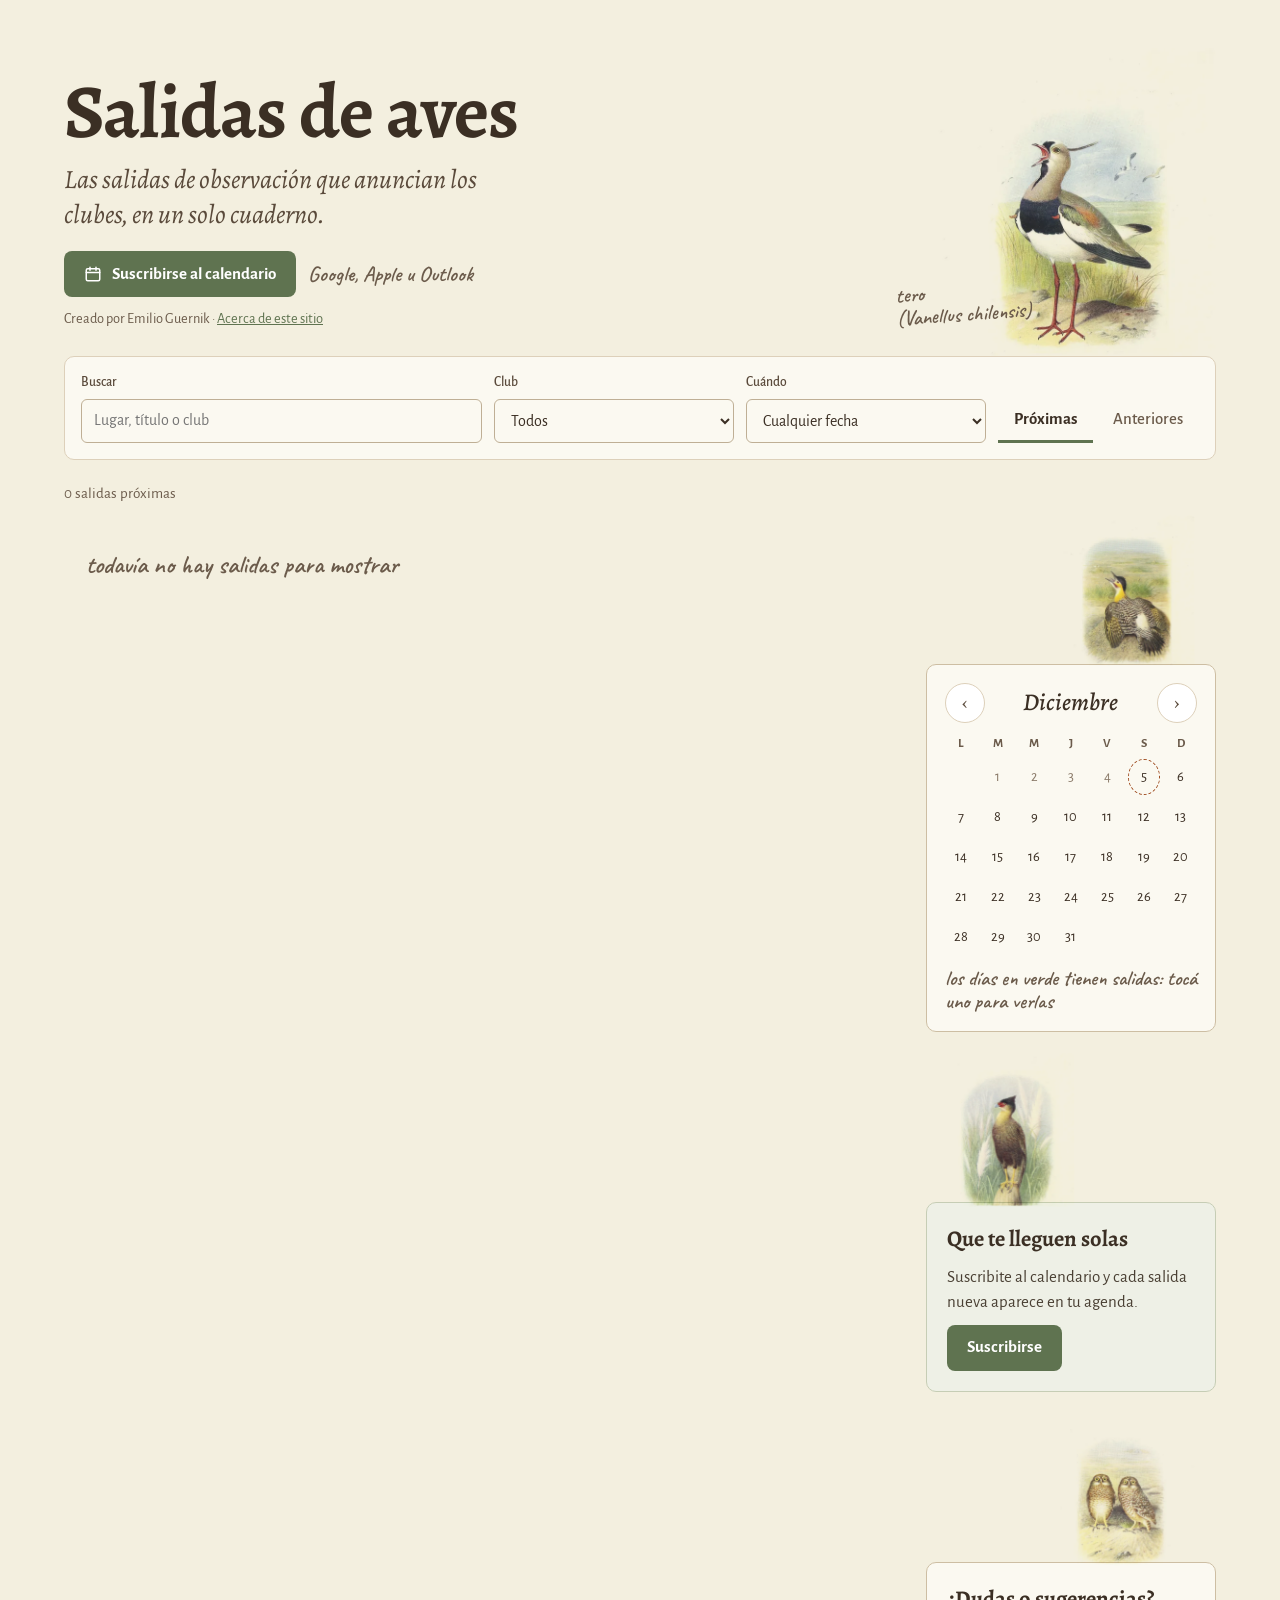
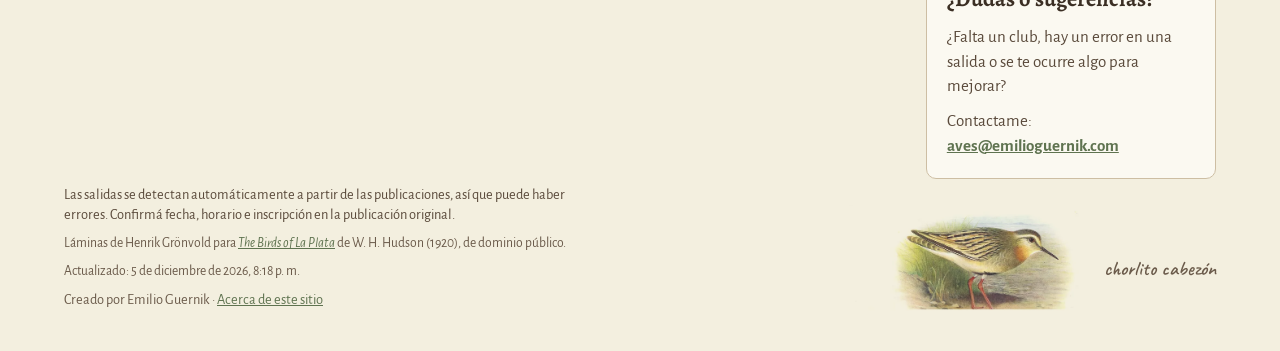
==== commit 92a24837: "feat: contact box, byline and about page" ====
--- a/index.html
+++ b/index.html
@@ -24,6 +24,7 @@
         </a>
         <span class="hand">Google, Apple u Outlook</span>
       </p>
+      <p class="byline">Creado por Emilio Guernik · <a href="acerca.html">Acerca de este sitio</a></p>
     </div>
     <figure class="plate hero">
       <img class="bird" src="images/birds/tero.webp" width="582" height="640" alt="Lámina de un tero, por Henrik Grönvold (1920)">
@@ -84,6 +85,13 @@
           <p>Suscribite al calendario y cada salida nueva aparece en tu agenda.</p>
           <a class="btn subscribe" href="data/salidas.ics">Suscribirse</a>
         </section>
+
+        <section class="panel contact perched">
+          <img class="bird perch" src="images/birds/lechucita-vizcachera.webp" width="586" height="640" alt="Lámina de dos lechucitas vizcacheras, por Henrik Grönvold (1920)">
+          <h2>¿Dudas o sugerencias?</h2>
+          <p>¿Falta un club, hay un error en una salida o se te ocurre algo para mejorar?</p>
+          <p>Contactame: <a href="mailto:aves@emilioguernik.com">aves@emilioguernik.com</a></p>
+        </section>
       </aside>
     </div>
   </main>
@@ -93,6 +101,7 @@
       <p>Las salidas se detectan automáticamente a partir de las publicaciones, así que puede haber errores. Confirmá fecha, horario e inscripción en la publicación original.</p>
       <p class="credit">Láminas de Henrik Grönvold para <a href="https://archive.org/details/birdsoflaplata02huds"><em>The Birds of La Plata</em></a> de W. H. Hudson (1920), de dominio público.</p>
       <p id="updated"></p>
+      <p class="byline">Creado por Emilio Guernik · <a href="acerca.html">Acerca de este sitio</a></p>
     </div>
     <figure class="plate">
       <img class="bird" src="images/birds/chorlito-cabezon.webp" width="640" height="323" alt="Lámina de un chorlito cabezón, por Henrik Grönvold (1920)" loading="lazy">
--- a/style.css
+++ b/style.css
@@ -207,6 +207,13 @@
 .invite p { color: #4A4034; }
 .invite .btn { align-self: flex-start; }
 
+.contact { display: flex; flex-direction: column; gap: 10px; padding: 20px; }
+.contact h2 { font-size: 1.4rem; font-weight: 700; }
+.contact p { color: var(--ink-2); }
+.contact a { font-weight: 700; overflow-wrap: anywhere; }
+
+.byline { font-size: 0.9rem; color: var(--ink-3); }
+
 /* Footer */
 .foot { display: flex; flex-wrap: wrap; gap: 16px 32px; align-items: flex-end; justify-content: space-between; padding-bottom: 40px; }
 .foot > div { display: flex; flex-direction: column; gap: 8px; max-width: 64ch; font-size: 0.9rem; color: var(--ink-2); }
@@ -252,3 +259,13 @@
   .foot .plate img { width: 180px; }
   .foot figcaption { padding-bottom: 16px; }
 }
+
+/* About page */
+.back { font-size: 0.95rem; }
+.about { max-width: 72ch; padding: 8px 28px 28px; }
+.about section { display: flex; flex-direction: column; gap: 10px; padding-top: 20px; }
+.about h2 { margin: 0; font-size: 1.4rem; font-weight: 700; }
+.about p { color: var(--ink-2); }
+@media (max-width: 640px) {
+  .about { padding: 4px 18px 22px; }
+}
